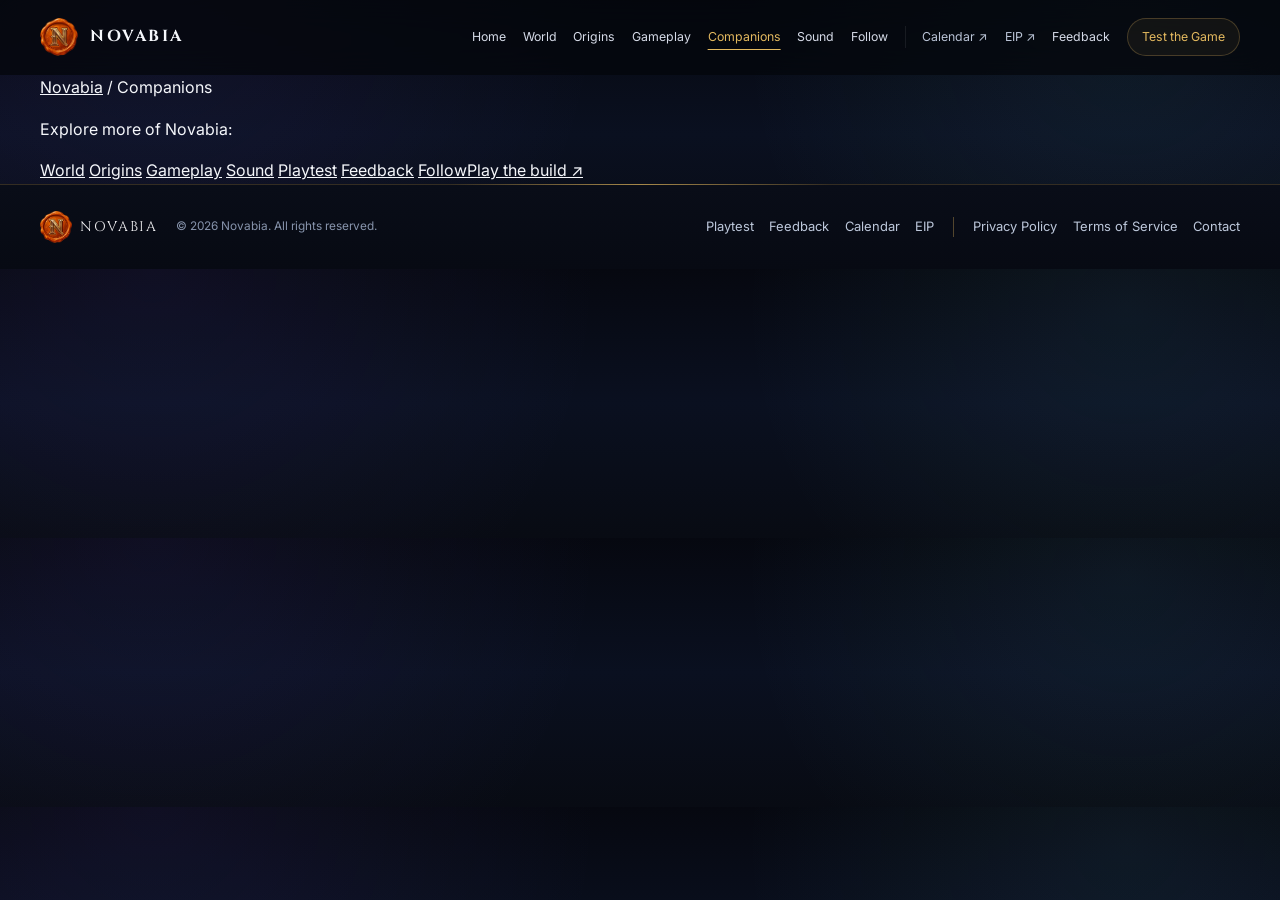
==== companions/index.html @ 3f835d31 "Publish canonical, crawlable Novabia companions page" ====
<!doctype html>
<html lang="en">
<head>
  <meta charset="utf-8" />
  <meta name="viewport" content="width=device-width, initial-scale=1" />
  <title>Companions &amp; Branching Evolution | Novabia RPG</title>
  <meta name="description" content="Meet Novabia companions like Hound, Crab and Spore, and discover how care, growth and branching evolution shape a companion's journey." />
  <link rel="canonical" href="https://novabia.dev/companions/" />
  <meta property="og:type" content="website" />
  <meta property="og:title" content="Companions &amp; Branching Evolution | Novabia RPG" />
  <meta property="og:description" content="Meet Novabia companions like Hound, Crab and Spore, and discover how care, growth and branching evolution shape a companion's journey." />
  <meta property="og:url" content="https://novabia.dev/companions/" />
  <meta property="og:image" content="https://novabia.dev/assets/hound-line.png" />
  <meta name="twitter:card" content="summary_large_image" />
  <script type="application/ld+json">{"@context":"https://schema.org","@type":"WebPage","@id":"https://novabia.dev/companions/#webpage","url":"https://novabia.dev/companions/","name":"Companions & Branching Evolution | Novabia RPG","description":"Meet Novabia companions like Hound, Crab and Spore, and discover how care, growth and branching evolution shape a companion's journey.","inLanguage":"en","isPartOf":{"@id":"https://novabia.dev/#website"},"about":{"@id":"https://novabia.dev/#game"}}</script>
  <link rel="icon" type="image/png" href="/favicon.png" />
  <link rel="preconnect" href="https://fonts.googleapis.com" />
  <link rel="preconnect" href="https://fonts.gstatic.com" crossorigin />
  <link href="https://fonts.googleapis.com/css2?family=Cinzel:wght@500;600;700;800&family=Inter:wght@400;500;600;700;800&display=swap" rel="stylesheet" />
  <script>document.documentElement.classList.add("js");</script>
  <link rel="stylesheet" href="/styles.css?v=20261024-polish" />
  <link rel="stylesheet" href="/seo-pages.css?v=20261030" />
  <script src="/script.js" defer></script>
</head>
<body data-page-route="companions" class="seo-page">
<header class="site-header" id="top">
    <div class="shell nav-wrap">
      <a href="/" class="brand" aria-label="Novabia home">
        <img src="/assets/seal-n.png" alt="Novabia seal" class="brand-mark" />
        <span class="brand-text">NOVABIA</span>
      </a>

      <button class="menu-toggle" aria-label="Open navigation" aria-expanded="false">
        <span></span><span></span><span></span>
      </button>

<nav class="nav-links" aria-label="Primary navigation">
  <a href="/">Home</a>
  <a href="/world/">World</a>
  <a href="/origins/">Origins</a>
  <a href="/gameplay/">Gameplay</a>
  <a href="/companions/" aria-current="page">Companions</a>
  <a href="/sound/">Sound</a>
  <a href="/follow/">Follow</a>
  <span class="nav-divider" aria-hidden="true"></span>
  <a href="https://calendar.novabia.dev/" class="nav-external" data-destination="calendar">Calendar <span aria-hidden="true">↗</span></a>
  <a href="https://eip.novabia.dev/" class="nav-external" data-destination="eip">EIP <span aria-hidden="true">↗</span></a>
  <a href="/feedback/">Feedback</a>
  <a href="/playtest/" class="nav-cta">Test the Game</a>
</nav>
    </div>
  </header>
<main>
  <div class="shell seo-page-breadcrumb"><a href="/">Novabia</a><span aria-hidden="true"> / </span><span>Companions</span></div>
<section class="section companions-section site-page is-active" id="companions">
      <div class="shell">
        <div class="section-heading reveal">
          <p class="eyebrow">COMPANIONS & EVOLUTION</p>
          <h1 class="seo-page-title">Three generations. Playable and non-playable companions.</h1>
          <p>
            Novabia includes companion families that can join the player's journey, as well as non-playable companions
            that help define the world. Below is the current <strong>Gen 1 showcase</strong>: Hound, Crab, and Spore.
          </p>
        </div>

        <div class="companion-summary-grid reveal">
          <article class="companion-summary-card frame-card">
            <strong>3</strong>
            <span>Generations planned</span>
            <p>Companion growth is designed across three gens, giving each family room to evolve visually and strategically.</p>
          </article>
          <article class="companion-summary-card frame-card">
            <strong>2</strong>
            <span>Companion roles</span>
            <p>Novabia features both playable companions and non-playable companions that populate the wider world.</p>
          </article>
          <article class="companion-summary-card frame-card">
            <strong>Gen 1</strong>
            <span>Current showcase</span>
            <p>The first featured companion families are Hound, Crab, and Spore.</p>
          </article>
        </div>

        <div class="companion-family-grid">
          <article class="companion-family frame-card reveal">
            <div class="companion-family-head">
              <p class="eyebrow small">GEN 1 FAMILY</p>
              <h3>Hound</h3>
              <p class="family-copy">A flagship early companion line showing multiple routes, instincts, and elemental outcomes.</p>
            </div>
            <div class="companion-family-art">
              <img src="/assets/hound-line.png" alt="Gen 1 Hound evolution map" />
            </div>
          </article>

          <article class="companion-family frame-card reveal">
            <div class="companion-family-head">
              <p class="eyebrow small">GEN 1 FAMILY</p>
              <h3>Crab</h3>
              <p class="family-copy">A second Gen 1 family built around branching crab evolutions and contrasting elemental outcomes.</p>
            </div>
            <div class="companion-family-art">
              <img src="/assets/crab-gen1.png" alt="Gen 1 Crab evolution map" />
            </div>
          </article>

          <article class="companion-family frame-card reveal">
            <div class="companion-family-head">
              <p class="eyebrow small">GEN 1 FAMILY</p>
              <h3>Spore</h3>
              <p class="family-copy">The Spore family begins with Floro, Alpine, and Umbral basic forms, reaches a shared Phantom stage, then branches into powerful fusion and venomous forms.</p>
            </div>
            <div class="companion-family-art">
              <img src="/assets/spore-gen1.png" alt="Gen 1 Spore evolution chart showing Floro, Alpine, and Umbral branches" />
            </div>
          </article>
        </div>
      </div>
      <div class="shell seo-page-notice"><p><strong>Evolution follows the journey:</strong> a Stage 3 companion can preserve the Heir's identity while a Tutor from a different provincial branch contributes learned adaptation. This is a design explanation, not a claim that all planned evolutions are implemented in the present build.</p><a href="https://eip.novabia.dev/#product">Explore evolution details in the EIP product brief ↗</a></div>
</section>
  <div class="shell seo-page-next"><p>Explore more of Novabia:</p><nav aria-label="Explore Novabia"><a href="/world/">World</a> <a href="/origins/">Origins</a> <a href="/gameplay/">Gameplay</a> <a href="/sound/">Sound</a> <a href="/playtest/">Playtest</a> <a href="/feedback/">Feedback</a> <a href="/follow/">Follow</a><a href="https://play.novabia.dev/">Play the build ↗</a></nav></div>
</main>
<footer class="site-footer">
    <div class="shell footer-wrap footer-bar">
      <div class="footer-identity">
        <a href="/" class="footer-brand" aria-label="Novabia home">
          <img src="/assets/seal-n.png" alt="" class="footer-seal" />
          <span>NOVABIA</span>
        </a>
        <p class="footer-copyright">© <span id="year">2026</span> Novabia. All rights reserved.</p>
      </div>
      <nav class="footer-navigation" aria-label="Footer navigation">
        <div class="footer-link-group" aria-label="Explore Novabia">
          <span class="footer-group-label" aria-hidden="true">EXPLORE</span>
          <a href="https://play.novabia.dev/" data-destination="play">Playtest</a>
          <a href="/feedback/">Feedback</a>
          <a href="https://calendar.novabia.dev/" data-destination="calendar">Calendar</a>
          <a href="https://eip.novabia.dev/" data-destination="eip">EIP</a>
        </div>
        <span class="footer-group-divider" aria-hidden="true"></span>
        <div class="footer-link-group" aria-label="Legal and contact">
          <span class="footer-group-label" aria-hidden="true">INFORMATION</span>
          <a href="/privacy/">Privacy Policy</a>
          <a href="/terms/">Terms of Service</a>
          <a href="mailto:support@novabia.dev">Contact</a>
        </div>
      </nav>
    </div>
  </footer>
</body>
</html>
---- styles.css ----
:root {
  --bg: #070911;
  --bg-2: #0d1220;
  --panel: rgba(17, 23, 39, 0.82);
  --panel-soft: rgba(255,255,255,0.03);
  --line: rgba(255,255,255,0.08);
  --line-strong: rgba(227, 185, 95, 0.25);
  --text: #f5f7fb;
  --muted: #adb6c8;
  --gold: #e3b95f;
  --violet: #7f67ff;
  --cyan: #68d6ed;
  --shadow: 0 30px 80px rgba(0, 0, 0, 0.34);
  --radius: 24px;
  --radius-lg: 34px;
  --max: 1200px;
}

* { box-sizing: border-box; }
html { scroll-behavior: smooth; }
body {
  margin: 0;
  color: var(--text);
  background:
    radial-gradient(circle at 12% 0%, rgba(127, 103, 255, 0.08), transparent 28rem),
    radial-gradient(circle at 88% 14%, rgba(104, 214, 237, 0.07), transparent 24rem),
    linear-gradient(180deg, #060810, #0a1020 50%, #080b13);
  font-family: "Inter", system-ui, sans-serif;
  line-height: 1.6;
}

a { color: inherit; }
img { max-width: 100%; display: block; }

.shell { width: min(var(--max), calc(100% - 36px)); margin: 0 auto; }

.site-header {
  position: sticky; top: 0; z-index: 50;
  background: rgba(5, 7, 13, 0.76);
  backdrop-filter: blur(16px);
  border-bottom: 1px solid transparent;
  transition: background 180ms ease, border-color 180ms ease;
}
.site-header.scrolled { background: rgba(5, 7, 13, 0.92); border-color: var(--line); }
.nav-wrap {
  min-height: 74px; display: flex; align-items: center; justify-content: space-between; gap: 20px;
}
.brand { display: inline-flex; align-items: center; gap: 12px; text-decoration: none; }
.brand-mark { width: 38px; height: 38px; border-radius: 50%; }
.brand-text {
  font-family: "Cinzel", serif; font-size: 1rem; font-weight: 700; letter-spacing: 0.16em;
}
.nav-links { display: flex; align-items: center; gap: 22px; }
.nav-links a { text-decoration: none; color: #d6dbe8; font-size: 0.92rem; }
.nav-links a:hover { color: #fff; }
.nav-links .nav-cta {
  color: var(--gold); padding: 8px 14px; border: 1px solid var(--line-strong); border-radius: 999px;
}
.menu-toggle {
  display: none; width: 44px; height: 44px; border-radius: 12px; border: 1px solid var(--line);
  background: transparent;
}
.menu-toggle span { display: block; width: 20px; height: 2px; margin: 4px auto; background: #fff; }

.hero {
  position: relative; min-height: calc(100vh - 74px); overflow: hidden; border-bottom: 1px solid var(--line);
}
.hero-map {
  position: absolute; inset: 0; background: url("assets/map-world.png") center/cover no-repeat; opacity: 0.22;
  transform: scale(1.06);
}
.hero-overlay {
  position: absolute; inset: 0;
  background:
    linear-gradient(90deg, rgba(7,9,17,0.88) 0%, rgba(7,9,17,0.78) 44%, rgba(7,9,17,0.62) 100%),
    linear-gradient(180deg, rgba(7,9,17,0.16), rgba(7,9,17,0.75));
}
.hero-grid {
  position: relative; z-index: 2;
  display: grid; grid-template-columns: minmax(0, 0.95fr) minmax(0, 1.05fr);
  align-items: center; gap: clamp(30px, 5vw, 70px);
  padding: 80px 0 90px;
}
.eyebrow {
  margin: 0 0 16px; color: var(--gold); letter-spacing: 0.18em; font-weight: 800; font-size: 0.75rem;
}
.eyebrow.small { font-size: 0.68rem; margin-bottom: 8px; }
.hero-logo { width: min(560px, 100%); filter: drop-shadow(0 15px 40px rgba(0,0,0,0.36)); }
.hero-lead { max-width: 700px; margin: 24px 0 0; color: #d0d8e7; font-size: 1.06rem; }
.hero-actions {
  display: flex;
  flex-wrap: wrap;
  gap: 12px;
  margin-top: 30px;
}

.social-actions {
  display: flex;
  justify-content: center;
  align-items: center;
  flex-wrap: wrap;
  gap: 18px;
  margin-top: 28px;
}
.social-icon {
  width: 54px;
  height: 54px;
  border-radius: 50%;
  display: grid;
  place-items: center;

  background: rgba(255,255,255,0.035);
  border: 1px solid rgba(255,255,255,0.12);

  transition:
    transform 180ms ease,
    box-shadow 180ms ease,
    border-color 180ms ease,
    background 180ms ease;
}

.social-icon svg {
  width: 25px;
  height: 25px;
  fill: none;
  stroke: currentColor;
  stroke-width: 1.8;
}

.social-icon.facebook svg {
  fill: currentColor;
  stroke: none;
}

.social-icon.instagram {
  color: #e8a4e8;
}

.social-icon.facebook {
  color: #79aaff;
}

.social-icon.email {
  color: #e3b95f;
}

.social-icon:hover {
  transform: translateY(-4px) scale(1.08);
  border-color: rgba(227,185,95,0.5);

  box-shadow:
    0 8px 25px rgba(0,0,0,0.35),
    0 0 22px rgba(127,103,255,0.22);

  background: rgba(255,255,255,0.07);
}
.btn {
  min-height: 48px; padding: 0 18px; display: inline-flex; align-items: center; justify-content: center;
  text-decoration: none; font-weight: 800; font-size: 0.92rem; border-radius: 12px;
  transition: transform 160ms ease, background 160ms ease, border-color 160ms ease;
}
.btn:hover { transform: translateY(-2px); }
.btn-primary { background: var(--gold); color: #181209; border: 1px solid var(--gold); }
.btn-secondary { background: rgba(255,255,255,0.04); color: #fff; border: 1px solid var(--line); }
.hero-badges { display: flex; flex-wrap: wrap; gap: 10px; margin-top: 30px; }
.hero-badges span {
  padding: 8px 12px; border-radius: 999px; border: 1px solid var(--line); color: #b9c3d6; font-size: 0.8rem;
  background: rgba(255,255,255,0.025);
}
.showcase-card {
  border: 1px solid rgba(255,255,255,0.08); border-radius: var(--radius-lg); overflow: hidden;
  background: linear-gradient(180deg, rgba(255,255,255,0.045), rgba(255,255,255,0.02)); box-shadow: var(--shadow);
}
.frame-head { padding: 22px 24px 0; }
.frame-head h2 {
  margin: 0 0 16px; font-family: "Cinzel", serif; font-size: clamp(1.6rem, 3vw, 2.4rem); letter-spacing: -0.03em;
}
.hound-preview img { width: 100%; max-height: 620px; object-fit: cover; object-position: top center; }

.section { padding: 100px 0; border-bottom: 1px solid var(--line); }
.section-heading { max-width: 760px; margin-bottom: 42px; }
.section h2 {
  margin: 0; font-family: "Cinzel", serif; line-height: 1.1; letter-spacing: -0.035em;
  font-size: clamp(2.1rem, 4.5vw, 4rem);
}
.section p:not(.eyebrow), .section-copy p { color: var(--muted); }
.two-col { display: grid; grid-template-columns: minmax(0, 0.82fr) minmax(0, 1.18fr); gap: 36px; align-items: center; }
.map-card, .frame-card {
  border: 1px solid rgba(255,255,255,0.08); border-radius: var(--radius-lg); background: linear-gradient(180deg, rgba(255,255,255,0.04), rgba(255,255,255,0.02)); box-shadow: var(--shadow);
}
.map-card { overflow: hidden; }
.map-card img { width: 100%; }
.stat-row { display: flex; flex-wrap: wrap; gap: 14px; margin-top: 28px; }
.stat-card {
  min-width: 130px; padding: 18px 18px; border-radius: 18px; border: 1px solid var(--line);
  background: rgba(255,255,255,0.03);
}
.stat-card strong { display: block; font-family: "Cinzel", serif; font-size: 2rem; color: var(--gold); }
.stat-card span { color: #ccd4e3; font-size: 0.88rem; }

.origins-section { background: linear-gradient(180deg, rgba(255,255,255,0.01), rgba(255,255,255,0)); }
.origin-grid {
  display: grid; grid-template-columns: repeat(3, minmax(0, 1fr)); gap: 20px;
}
.origin-card {
  display: flex; flex-direction: column; gap: 16px; padding: 24px; border-radius: var(--radius);
  border: 1px solid rgba(255,255,255,0.08); background: linear-gradient(180deg, rgba(255,255,255,0.042), rgba(255,255,255,0.02));
  box-shadow: inset 0 1px 0 rgba(255,255,255,0.04);
}
.origin-icon-wrap {
  width: 76px; height: 76px; display: grid; place-items: center; border-radius: 22px;
  background: rgba(255,255,255,0.03); border: 1px solid rgba(255,255,255,0.08);
}
.origin-icon { width: 56px; height: 56px; object-fit: contain; }
.origin-label { margin: 0 0 8px; color: var(--gold) !important; font-size: 0.75rem; font-weight: 800; letter-spacing: 0.16em; }
.origin-heading h3, .audio-card h3, .note-card h3, .mini-card h4 {
  margin: 0; font-family: "Cinzel", serif;
}
.origin-characters {
  min-height: 340px; display: flex; align-items: end; justify-content: center; gap: 8px;
  padding: 10px 10px 0; border-radius: 22px; background:
    radial-gradient(circle at 50% 18%, rgba(127,103,255,0.08), transparent 16rem),
    rgba(6,8,14,0.6); overflow: hidden;
}
.origin-characters img { height: 320px; width: auto; object-fit: contain; }

.origin-bottom-grid {
  display: grid;
  grid-template-columns: repeat(3, minmax(0, 1fr));
  gap: 18px;
  margin-top: 18px;
}
.origin-bottom-card {
  padding: 24px;
}
.origin-bottom-card h4 {
  margin: 0 0 8px;
  font-family: "Cinzel", serif;
  font-size: 1.55rem;
}
.origin-bottom-card p {
  margin: 0;
  color: var(--muted);
}
.origin-bottom-icon {
  width: 84px;
  height: 84px;
  object-fit: contain;
  margin-bottom: 16px;
}
.pair-tight img:last-child { transform: translateX(-8px); }
.pair-wide img:first-child { transform: translateX(10px); }
.pair-wide img:last-child { transform: translateX(-10px); }

.province-coin-block {
  margin-top: auto;
  padding-top: 4px;
}
.coin-label {
  display: inline-block;
  margin-bottom: 10px;
  color: var(--gold);
  font-size: 0.74rem;
  font-weight: 800;
  letter-spacing: 0.16em;
  text-transform: uppercase;
}
.province-coin-chip {
  display: flex;
  align-items: center;
  gap: 14px;
  padding: 14px 16px;
  border-radius: 18px;
  border: 1px solid rgba(255,255,255,0.08);
  background: rgba(255,255,255,0.03);
}
.province-coin-chip strong {
  display: block;
  font-family: "Cinzel", serif;
  margin-bottom: 4px;
}
.province-coin-chip span {
  color: var(--muted);
  font-size: 0.9rem;
}
.coin-wrap {
  width: 68px;
  height: 68px;
  border-radius: 50%;
  flex: 0 0 auto;
}

.companion-summary-grid {
  display: grid;
  grid-template-columns: repeat(3, minmax(0, 1fr));
  gap: 18px;
  margin-bottom: 22px;
}
.companion-summary-card {
  padding: 22px;
}
.companion-summary-card strong {
  display: block;
  margin-bottom: 6px;
  font-family: "Cinzel", serif;
  font-size: clamp(1.55rem, 2vw, 2.2rem);
  color: var(--gold);
}
.companion-summary-card > span {
  display: block;
  margin-bottom: 12px;
  color: #dce3f2;
  font-weight: 700;
}
.companion-summary-card p {
  margin: 0;
  color: var(--muted);
  font-size: 0.95rem;
}
.companion-family-grid {
  display: grid;
  grid-template-columns: 1fr;
  gap: 22px;
}
.companion-family {
  overflow: hidden;
}
.companion-family-head {
  padding: 24px 24px 0;
}
.companion-family-head h3 {
  margin: 0 0 10px;
  font-family: "Cinzel", serif;
  font-size: clamp(1.8rem, 3vw, 2.6rem);
}
.companion-family .family-copy {
  margin: 0;
  color: var(--muted);
}
.companion-family-art {
  padding: 18px 18px 22px;
}
.companion-family-art img {
  width: 100%;
  border-radius: 24px;
  background: rgba(255,255,255,0.03);
  border: 1px solid rgba(255,255,255,0.08);
}

.companion-layout {
  display: grid; grid-template-columns: minmax(0, 1.25fr) minmax(0, 0.75fr); gap: 24px; align-items: start;
}
.companion-chart { overflow: hidden; }
.companion-chart img { width: 100%; }
.companion-notes { display: grid; gap: 18px; }
.note-card, .mini-card, .audio-card, .follow-card { padding: 24px; }
.note-card { text-align: left; }
.note-card p, .mini-card p, .audio-card p { color: var(--muted); }
.large-icon { width: 130px; margin-bottom: 16px; }
.note-grid { display: grid; grid-template-columns: 1fr 1fr; gap: 18px; }
.mini-icon { width: 84px; margin-bottom: 14px; }

.audio-grid {
  display: grid; grid-template-columns: 1fr 1fr; gap: 18px;
}
.audio-card audio { width: 100%; margin-top: 14px; }

.follow-card {
  text-align: center; border-radius: 34px; border: 1px solid rgba(227,185,95,0.22);
  background:
    radial-gradient(circle at 50% 0%, rgba(127,103,255,0.15), transparent 28rem),
    linear-gradient(180deg, rgba(255,255,255,0.04), rgba(255,255,255,0.02));
}
.follow-logo { width: min(320px, 76%); margin: 0 auto 10px; }
.follow-card p:not(.eyebrow):not(.contact-note) { color: var(--muted); max-width: 760px; margin: 16px auto 0; }
.contact-note { color: #7d8698; font-size: 0.84rem; margin-top: 16px; }

.site-footer { padding: 26px 0; }
.footer-wrap { display: flex; align-items: center; justify-content: space-between; gap: 16px; }
.footer-brand { display: inline-flex; align-items: center; gap: 10px; font-family: "Cinzel", serif; letter-spacing: 0.12em; }
.footer-seal { width: 28px; height: 28px; }
.footer-wrap p { margin: 0; color: #81889a; font-size: 0.84rem; }

.reveal, .reveal-on-load {
  opacity: 0; transform: translateY(22px); transition: opacity 650ms ease, transform 650ms ease;
}
.reveal.visible, .reveal-on-load.visible { opacity: 1; transform: translateY(0); }
.reveal-on-load.delay-1 { transition-delay: 120ms; }



/* Version 2.1 — current development build gallery */
.build-preview { overflow: hidden; }
.build-preview .frame-head { padding-bottom: 16px; }
.hero-screen { border-top: 1px solid var(--line); }
.build-note {
  margin: 0; padding: 13px 18px 16px; color: #8f99ad !important; font-size: 0.78rem;
  border-top: 1px solid var(--line); background: rgba(0,0,0,0.16);
}
.gallery-image-button {
  display: block; width: 100%; margin: 0; padding: 0; border: 0; background: #060912;
  cursor: zoom-in; overflow: hidden;
}
.gallery-image-button img {
  width: 100%; height: 100%; display: block; object-fit: cover;
  transition: transform 280ms ease, filter 280ms ease;
}
.gallery-image-button:hover img { transform: scale(1.018); filter: brightness(1.04); }
.build-preview .gallery-image-button { aspect-ratio: 16 / 10; }

.gameplay-section {
  background:
    radial-gradient(circle at 8% 20%, rgba(227,185,95,0.06), transparent 24rem),
    radial-gradient(circle at 92% 80%, rgba(104,214,237,0.05), transparent 26rem);
}
.gameplay-gallery {
  display: grid; grid-template-columns: repeat(2, minmax(0, 1fr)); gap: 18px;
}
.game-shot {
  overflow: hidden; border: 1px solid var(--line); border-radius: var(--radius);
  background: linear-gradient(180deg, rgba(255,255,255,0.04), rgba(255,255,255,0.02));
  box-shadow: 0 20px 55px rgba(0,0,0,0.20);
}
.game-shot.wide { grid-column: span 2; }
.game-shot .gallery-image-button { aspect-ratio: 16 / 9; }
.game-shot.wide .gallery-image-button { aspect-ratio: 16 / 8.2; }
.shot-copy { padding: 18px 20px 20px; }
.shot-copy span {
  color: var(--gold); font-family: "Cinzel", serif; font-weight: 700; font-size: 1.05rem;
}
.shot-copy p { margin: 8px 0 0; color: var(--muted); font-size: 0.92rem; }
.development-disclaimer {
  margin: 20px 0 0; color: #7f899d !important; text-align: center; font-size: 0.82rem;
}

.lightbox {
  position: fixed; inset: 0; z-index: 1000; display: none; align-items: center; justify-content: center;
  padding: 24px; background: rgba(2,4,9,0.92); backdrop-filter: blur(12px);
}
.lightbox.open { display: flex; }
.lightbox img {
  max-width: min(1500px, 94vw); max-height: 88vh; width: auto; height: auto; border-radius: 16px;
  box-shadow: 0 30px 100px rgba(0,0,0,0.6); border: 1px solid rgba(255,255,255,0.12);
}
.lightbox-close {
  position: absolute; top: 18px; right: 22px; width: 46px; height: 46px; border-radius: 50%;
  border: 1px solid rgba(255,255,255,0.14); background: rgba(255,255,255,0.08); color: #fff;
  font-size: 1.7rem; line-height: 1; cursor: pointer;
}

@media (max-width: 1100px) {
  .origin-grid { grid-template-columns: 1fr; }
  .companion-summary-grid { grid-template-columns: 1fr; }
  .origin-bottom-grid { grid-template-columns: 1fr; }
}

@media (max-width: 920px) {
  .menu-toggle { display: block; }
  .nav-links {
    display: none; position: fixed; top: 74px; left: 0; right: 0; bottom: 0;
    background: rgba(5, 7, 13, 0.97); padding: 28px 20px; flex-direction: column; align-items: stretch;
  }
  .nav-links.open { display: flex; }
  .nav-links a { padding: 14px 0; border-bottom: 1px solid var(--line); font-size: 1.05rem; }
  .nav-links .nav-cta { border: 0; border-bottom: 1px solid var(--line); border-radius: 0; padding: 14px 0; }
  .hero-grid, .two-col, .companion-layout, .audio-grid, .playtest-layout, .feedback-hero { grid-template-columns: 1fr; }
  .gameplay-gallery { grid-template-columns: 1fr; }
  .game-shot.wide { grid-column: span 1; }
  .hero { min-height: auto; }
}

@media (max-width: 700px) {
  .shell { width: min(100% - 26px, var(--max)); }
  .hero-grid { padding: 58px 0 68px; }
  .section { padding: 78px 0; }
  .note-grid { grid-template-columns: 1fr 1fr; }
  .companion-family-head { padding: 22px 20px 0; }
  .companion-family-art { padding: 14px 14px 18px; }
  .origin-characters { min-height: 300px; }
  .origin-characters img { height: 280px; }
}

@media (max-width: 560px) {
  .brand-text { font-size: 0.92rem; letter-spacing: 0.12em; }
  .hero-logo { width: 100%; }
  .frame-head { padding: 18px 18px 0; }
  .note-grid, .stat-row { grid-template-columns: 1fr; }
  .origin-card, .note-card, .mini-card, .audio-card, .follow-card, .companion-summary-card, .origin-bottom-card { padding: 18px; }
  .province-coin-chip { padding: 12px 14px; }
  .coin-wrap { width: 58px; height: 58px; }
  .origin-characters { min-height: 250px; }
  .origin-characters img { height: 235px; }
  .footer-wrap { flex-direction: column; align-items: flex-start; }
}


/* Hash-routed tabs: one visible page at a time, no external router required. */
html.js { scroll-behavior: auto; }
html.js main > .site-page:not(.is-active) { display: none !important; }
html.js main > .site-page.is-active { display: block; }
html.js main > .site-page[hidden] { display: none !important; }
html.js main > .section.site-page { min-height: calc(100vh - 160px); }
.nav-links a[aria-current="page"] { color: var(--gold); }
.nav-links a[aria-current="page"]:not(.nav-cta) { text-decoration: underline; text-underline-offset: 8px; }
.nav-links.open { overflow-y: auto; }


/* Finished Playtest & Feedback destination pages — public release */
:root { color-scheme: dark; }
.nav-divider { height: 22px; width: 1px; background: var(--line); flex: 0 0 auto; }
.nav-links { gap: clamp(10px, 1.3vw, 20px); }
.nav-links a { white-space: nowrap; font-size: clamp(.77rem, .86vw, .88rem); }
.nav-links .nav-external { color: #b9c3d5; }
.nav-links .nav-cta { background: rgba(227,185,95,.06); }

.playtest-section { background: radial-gradient(ellipse 40rem 35rem at 6% 10%, rgba(127,103,255,.09), transparent 75%); }
.playtest-section .section-heading h2 { max-width: 880px; }
.playtest-section .section-heading > p:last-child { max-width: 760px; line-height: 1.8; }
.playtest-layout { display: grid; grid-template-columns: 1.08fr .92fr; gap: 28px; align-items: stretch; }
.playtest-preview { overflow: hidden; display: flex; flex-direction: column; }
.playtest-preview img { width: 100%; flex: 1; object-fit: cover; min-height: 300px; max-height: 540px; }
.playtest-preview p { margin: 0; padding: 15px 22px; font-size: .82rem; border-top: 1px solid var(--line); }
.playtest-details { padding: clamp(26px, 4vw, 44px); border-radius: var(--radius-lg); background: linear-gradient(160deg, #161a2b, #101625); border: 1px solid var(--line-strong); }
.playtest-details h3 { font-family: 'Cinzel',serif; font-size: clamp(1.7rem, 2.3vw, 2.5rem); line-height: 1.15; margin: 0 0 16px; }
.playtest-details > p:not(.eyebrow) { line-height: 1.75; }
.playtest-actions { margin: 26px 0; }
.tester-steps { border-top: 1px solid var(--line); padding-top: 13px; }
.tester-steps > div { display: flex; align-items: flex-start; gap: 16px; padding: 13px 0; }
.tester-steps > div + div { border-top: 1px solid rgba(255,255,255,.045); }
.tester-steps p { margin: 0; font-size: .9rem; }
.step-number { font-family: 'Cinzel',serif; color: var(--gold); letter-spacing: .04em; }
.site-link-grid { display: grid; grid-template-columns: repeat(2, minmax(0,1fr)); gap: 18px; margin-top: 26px; }
.destination-card { padding: 24px; display: grid; gap: 10px; text-decoration: none; transition: border-color .18s, transform .18s; }
.destination-card:hover { border-color: var(--gold); transform: translateY(-2px); }
.destination-card strong { font-size: 1.2rem; color: #fff; }
.destination-card > span:last-child { color: var(--muted); font-size: .9rem; }

.feedback-section { position: relative; isolation: isolate; overflow: hidden; padding: clamp(60px, 8vw, 110px) 0 80px; background: linear-gradient(135deg, #080b16 0%, #0d1425 55%, #070912 100%); }
.feedback-shell { position: relative; z-index: 1; }
.feedback-glow { pointer-events: none; position: absolute; width: 50rem; height: 50rem; border-radius: 50%; filter: blur(3rem); opacity: .18; z-index: 0; }
.feedback-glow-one { background: radial-gradient(circle, #6249b0 0%, transparent 65%); left: -30rem; top: -25rem; }
.feedback-glow-two { background: radial-gradient(circle, #ad7437 0%, transparent 64%); right: -32rem; top: 0; }
.feedback-hero { display: grid; grid-template-columns: minmax(0,1.07fr) minmax(320px,.83fr); gap: clamp(28px,6vw,100px); align-items: center; padding-bottom: clamp(70px,8vw,110px); }
.feedback-copy .eyebrow { font-size: .74rem; letter-spacing: .22em; }
.feedback-copy h2 { margin: 16px 0 25px; max-width: 780px; font-family: 'Cinzel',serif; font-size: clamp(3rem, 6vw, 6.15rem); font-weight: 700; letter-spacing: -.045em; line-height: 1.05; }
.feedback-copy h2 span { color: var(--gold); }
.feedback-section p.feedback-intro { color: #c6d0e2; font-size: clamp(1.02rem,1.6vw,1.16rem); line-height: 1.9; max-width: 600px; }
.feedback-actions { margin: 35px 0 22px; display: flex; align-items: center; flex-wrap: wrap; gap: 20px 26px; }
.feedback-primary-cta { min-height: 58px; padding: 0 27px; border-radius: 13px; font-size: .96rem; box-shadow: 0 8px 40px rgba(227,185,95,.15); }
.feedback-primary-cta span { margin-left: 18px; font-size: 1.1rem; }
.feedback-back-link { color: #e9e9f2; font-size: .94rem; font-weight: 700; text-decoration: none; border-bottom: 1px solid rgba(255,255,255,.28); padding: 6px 0; }
.feedback-back-link span { padding-left: 6px; }
.feedback-back-link:hover { color: var(--gold); border-bottom-color: var(--gold); }
.feedback-section p.feedback-fineprint { color: #8793aa; font-size: .78rem; line-height: 1.65; margin-top: 24px; max-width: 500px; display: flex; align-items: flex-start; gap: 10px; }
.feedback-fineprint svg { flex: 0 0 auto; margin-top: 2px; color: #a9b3c7; }
.feedback-feature { border: 1px solid rgba(227,185,95,.3); border-radius: 30px; padding: clamp(24px,3.2vw,38px); background: radial-gradient(ellipse at 50% 35%, rgba(229,154,55,.095), transparent 58%), linear-gradient(160deg, rgba(29,31,48,.96), rgba(13,17,30,.96)); box-shadow: 0 34px 65px rgba(0,0,0,.28), inset 0 1px 0 rgba(255,255,255,.04); }
.feedback-feature-heading { display: flex; align-items: center; justify-content: space-between; gap: 12px; }
.feedback-small-label { display: inline-block; color: var(--gold); font-weight: 800; font-size: .67rem; letter-spacing: .19em; }
.feedback-feature-star { color: var(--gold); font-size: 1.7rem; }
.feedback-feature-art { position: relative; height: clamp(190px,23vw,255px); display: grid; place-items: center; }
.feedback-feature-art img { width: 124px; height: 124px; object-fit: contain; z-index: 2; filter: drop-shadow(0 12px 34px rgba(209,106,25,.18)); }
.feedback-orbit { position: absolute; left: 50%; top: 50%; border: 1px solid rgba(229,185,95,.2); border-radius: 50%; transform: translate(-50%,-50%); }
.orbit-outer { width: 252px; height: 252px; }
.orbit-inner { width: 190px; height: 190px; border-style: dashed; opacity: .8; }
.feedback-feature blockquote { margin: 0 0 18px; font-family: 'Cinzel',serif; font-size: clamp(1.14rem,1.65vw,1.5rem); line-height: 1.58; font-weight: 600; color: #f5f1e8; }
.feedback-section .feedback-feature p { font-size: .87rem; line-height: 1.8; margin: 0 0 24px; color: #aab6ca; }
.feedback-feature-signoff { border-top: 1px solid var(--line); padding-top: 20px; display: flex; justify-content: space-between; font-size: .65rem; letter-spacing: .14em; font-weight: 800; color: #cdd3e0; }
.feedback-feature-signoff span { color: var(--gold); font-size: 1rem; }
.feedback-divider { position: relative; margin: 0 0 30px; display: flex; justify-content: center; align-items: center; }
.feedback-divider:before { content: ''; position: absolute; inset: 50% 0 auto; height: 1px; background: linear-gradient(90deg, transparent, rgba(227,185,95,.2), transparent); }
.feedback-divider span { position: relative; background: #0b101e; color: var(--gold); padding: 0 25px; font-size: .68rem; font-weight: 800; letter-spacing: .2em; }
.feedback-topic-grid { display: grid; grid-template-columns: repeat(3,minmax(0,1fr)); gap: 17px; }
.feedback-topic { padding: 26px 22px; display: flex; flex-direction: column; gap: 18px; border: 1px solid rgba(255,255,255,.09); border-radius: 22px; background: linear-gradient(160deg,rgba(255,255,255,.04),rgba(255,255,255,.014)); }
.feedback-topic-icon { width: 48px; height: 48px; display: grid; place-items: center; color: var(--gold); background: rgba(227,185,95,.09); border-radius: 13px; border: 1px solid rgba(227,185,95,.16); }
.feedback-topic-icon svg { width: 24px; height: 24px; }
.feedback-topic h3 { font-family: 'Cinzel',serif; font-size: 1rem; line-height: 1.45; letter-spacing: -.015em; margin: 0 0 9px; }
.feedback-section .feedback-topic p { color: #a8b3c7; line-height: 1.75; font-size: .86rem; margin: 0; }
.feedback-bottom { margin-top: 34px; padding: 28px 2px 0; border-top: 1px solid var(--line); display: flex; justify-content: space-between; gap: 28px; align-items: center; }
.feedback-bottom > div { max-width: 650px; }
.feedback-bottom p { color: #a8b3c7; font-size: .88rem; margin: 8px 0 0; }
.feedback-bottom-cta { flex: 0 0 auto; font-weight: 800; color: #edcf84; text-decoration: none; font-size: .9rem; }
.feedback-bottom-cta span { margin-left: 8px; }
.feedback-bottom-cta:hover { color: #fff; }

@media (max-width: 1260px) {
  .menu-toggle { display: block; flex: 0 0 auto; cursor: pointer; }
  .nav-links { display: none; position: fixed; top: 74px; left: 0; right: 0; height: calc(100dvh - 74px); background: rgba(5,7,13,.98); padding: 26px clamp(20px,6vw,80px); flex-direction: column; align-items: stretch; overflow-y: auto; gap: 0; z-index: 80; }
  .nav-links.open { display: flex; }
  .nav-links a { padding: 13px 0; border-bottom: 1px solid var(--line); font-size: 1rem; }
  .nav-links .nav-divider { height: 1px; width: 100%; margin: 10px 0; }
  .nav-links .nav-cta { border: 0; border-bottom: 1px solid var(--line); border-radius: 0; padding: 13px 0; background: none; }
  .feedback-hero { grid-template-columns: 1fr .8fr; gap: 36px; }
}
@media (max-width: 900px) {
  .feedback-hero, .playtest-layout { grid-template-columns: 1fr; }
  .feedback-feature { max-width: 650px; width: 100%; }
  .feedback-copy h2 { font-size: clamp(3rem,9vw,5rem); }
  .feedback-topic-grid { grid-template-columns: 1fr 1fr; }
}
@media (max-width: 650px) {
  .feedback-section { padding: 56px 0 54px; }
  .feedback-hero { gap: 28px; padding-bottom: 58px; }
  .feedback-copy h2 { font-size: clamp(2.55rem,11.5vw,4rem); margin: 14px 0 22px; }
  .feedback-section p.feedback-intro { font-size: .97rem; line-height: 1.78; }
  .feedback-actions { align-items: stretch; flex-direction: column; margin-top: 28px; gap: 14px; }
  .feedback-primary-cta { width: 100%; justify-content: center; }
  .feedback-back-link { align-self: flex-start; }
  .feedback-feature { padding: 24px; }
  .feedback-feature-art { height: 210px; }
  .feedback-topic-grid, .site-link-grid { grid-template-columns: 1fr; }
  .feedback-topic { flex-direction: row; padding: 20px; }
  .feedback-topic-icon { flex: 0 0 48px; }
  .feedback-bottom { flex-direction: column; align-items: flex-start; gap: 14px; }
  .playtest-preview img { min-height: 200px; }
  .playtest-details { padding: 25px; }
}
@media (prefers-reduced-motion: reduce) {
  .feedback-section .reveal { transform: none; transition: none; }
}


/* Keep important feedback content visible without requiring scroll animations. */
.feedback-section .reveal, .playtest-section .reveal { opacity: 1; transform: none; transition: none; }

/* Legal and support links — visible only in the footer, not in main navigation. */


/* Homepage conversion path: play first, help and feedback nearby. */
.hero { min-height: 0; }
.hero-grid { padding-top: clamp(64px, 6vw, 92px); padding-bottom: clamp(64px, 6vw, 94px); }
.hero-help-links {
  display: flex; flex-wrap: wrap; align-items: center;
  gap: 10px 16px; margin-top: 17px;
  font-size: .82rem; line-height: 1.6;
}
.hero-help-label {
  color: #8491aa; font-size: .68rem;
  font-weight: 800; letter-spacing: .11em;
}
.hero-help-links a {
  color: #e3b95f; text-decoration: none;
  text-underline-offset: 5px; font-weight: 650;
  transition: color .18s ease;
}
.hero-help-links a:hover,
.hero-help-links a:focus-visible { color: #fff; text-decoration: underline; }
.hero-help-links a span { display: inline-block; margin-left: 3px; }
.hero-help-divider { width: 1px; height: 14px; background: rgba(227,185,95,.3); }
.hero-badges { margin-top: 24px; }
.build-preview .build-note {
  padding: 15px 22px 18px; margin: 0;
  border-top: 1px solid rgba(227,185,95,.12);
  color: #a8b5ca !important; line-height: 1.6;
  background: rgba(7,10,19,.45);
}
@media (max-width: 560px) {
  .hero-help-links { gap: 9px 12px; }
  .hero-help-label { flex-basis: 100%; }
}

/* Main-site footer — carefully styled, compact on desktop, deliberate on mobile. */
.site-footer {
  position: relative;
  padding: 26px 0;
  border-top: 1px solid rgba(227,185,95,.20);
  background: linear-gradient(180deg,#090d18 0%,#070a13 100%);
}
.site-footer::before {
  content: ""; position: absolute; left: 50%; top: -1px; width: min(380px,60vw);
  height: 1px; transform: translateX(-50%);
  background: linear-gradient(90deg, transparent, rgba(227,185,95,.65), transparent);
}
.site-footer .footer-bar {
  width: min(var(--max), calc(100% - 36px));
  display: flex; align-items: center; justify-content: space-between; gap: 28px;
}
.site-footer .footer-identity {
  display: flex; align-items: center; gap: 18px; min-width: 0; flex: 0 0 auto;
}
.site-footer .footer-brand {
  display: inline-flex; align-items: center; gap: 8px;
  color: #f2f2f4; text-decoration: none; white-space: nowrap;
  font-family: "Cinzel", serif; font-size: .87rem; letter-spacing: .12em;
}
.site-footer .footer-brand:hover { color: var(--gold); }
.site-footer .footer-seal {
  width: 32px; height: 32px; object-fit: contain; flex-shrink: 0;
}
.site-footer .footer-copyright {
  margin: 0; color: #8794ac; font-size: .74rem; white-space: nowrap;
}
.site-footer .footer-navigation {
  display: flex; align-items: center; justify-content: flex-end;
  gap: clamp(14px,1.5vw,22px); min-width: 0;
}
.site-footer .footer-link-group {
  display: flex; flex-wrap: nowrap; align-items: center;
  gap: clamp(12px,1.2vw,21px);
}
.site-footer .footer-navigation a {
  color: #bdc8db; font-size: .81rem; text-decoration: none;
  line-height: 1.45; white-space: nowrap;
  transition: color .2s ease;
}
.site-footer .footer-navigation a:hover,
.site-footer .footer-navigation a:focus-visible {
  color: var(--gold); text-decoration: underline; text-underline-offset: 5px;
}
.site-footer .footer-group-divider {
  width: 1px; height: 20px; flex: 0 0 auto;
  background: rgba(227,185,95,.34);
}
.site-footer .footer-group-label { display: none; }

/* Tablet: identity first, tidy links second. */
@media (max-width: 1100px) {
  .site-footer { padding: 30px 0; }
  .site-footer .footer-bar { flex-direction: column; align-items: center; gap: 18px; }
  .site-footer .footer-identity { justify-content: center; }
  .site-footer .footer-navigation { justify-content: center; }
}
/* Phones: grouped horizontal links, not one continuous unstyled text run. */
@media (max-width: 650px) {
  .site-footer { padding: 29px 0 36px; }
  .site-footer .footer-bar { gap: 21px; }
  .site-footer .footer-identity { flex-direction: column; gap: 6px; }
  .site-footer .footer-copyright { font-size: .73rem; text-align: center; }
  .site-footer .footer-navigation { width: 100%; flex-direction: column; gap: 15px; }
  .site-footer .footer-link-group {
    justify-content: center; flex-wrap: wrap; width: 100%;
    gap: 10px 22px;
  }
  .site-footer .footer-group-label {
    display: block; flex-basis: 100%; text-align: center;
    color: #947a4c; font-weight: 800; font-size: .62rem;
    letter-spacing: .17em;
  }
  .site-footer .footer-group-divider {
    width: min(330px, 90%); height: 1px;
    background: rgba(255,255,255,.085);
  }
  .site-footer .footer-navigation a { font-size: .82rem; }
}
@media (prefers-reduced-motion: reduce) {
  .hero-help-links a,.site-footer .footer-navigation a { transition: none; }
}
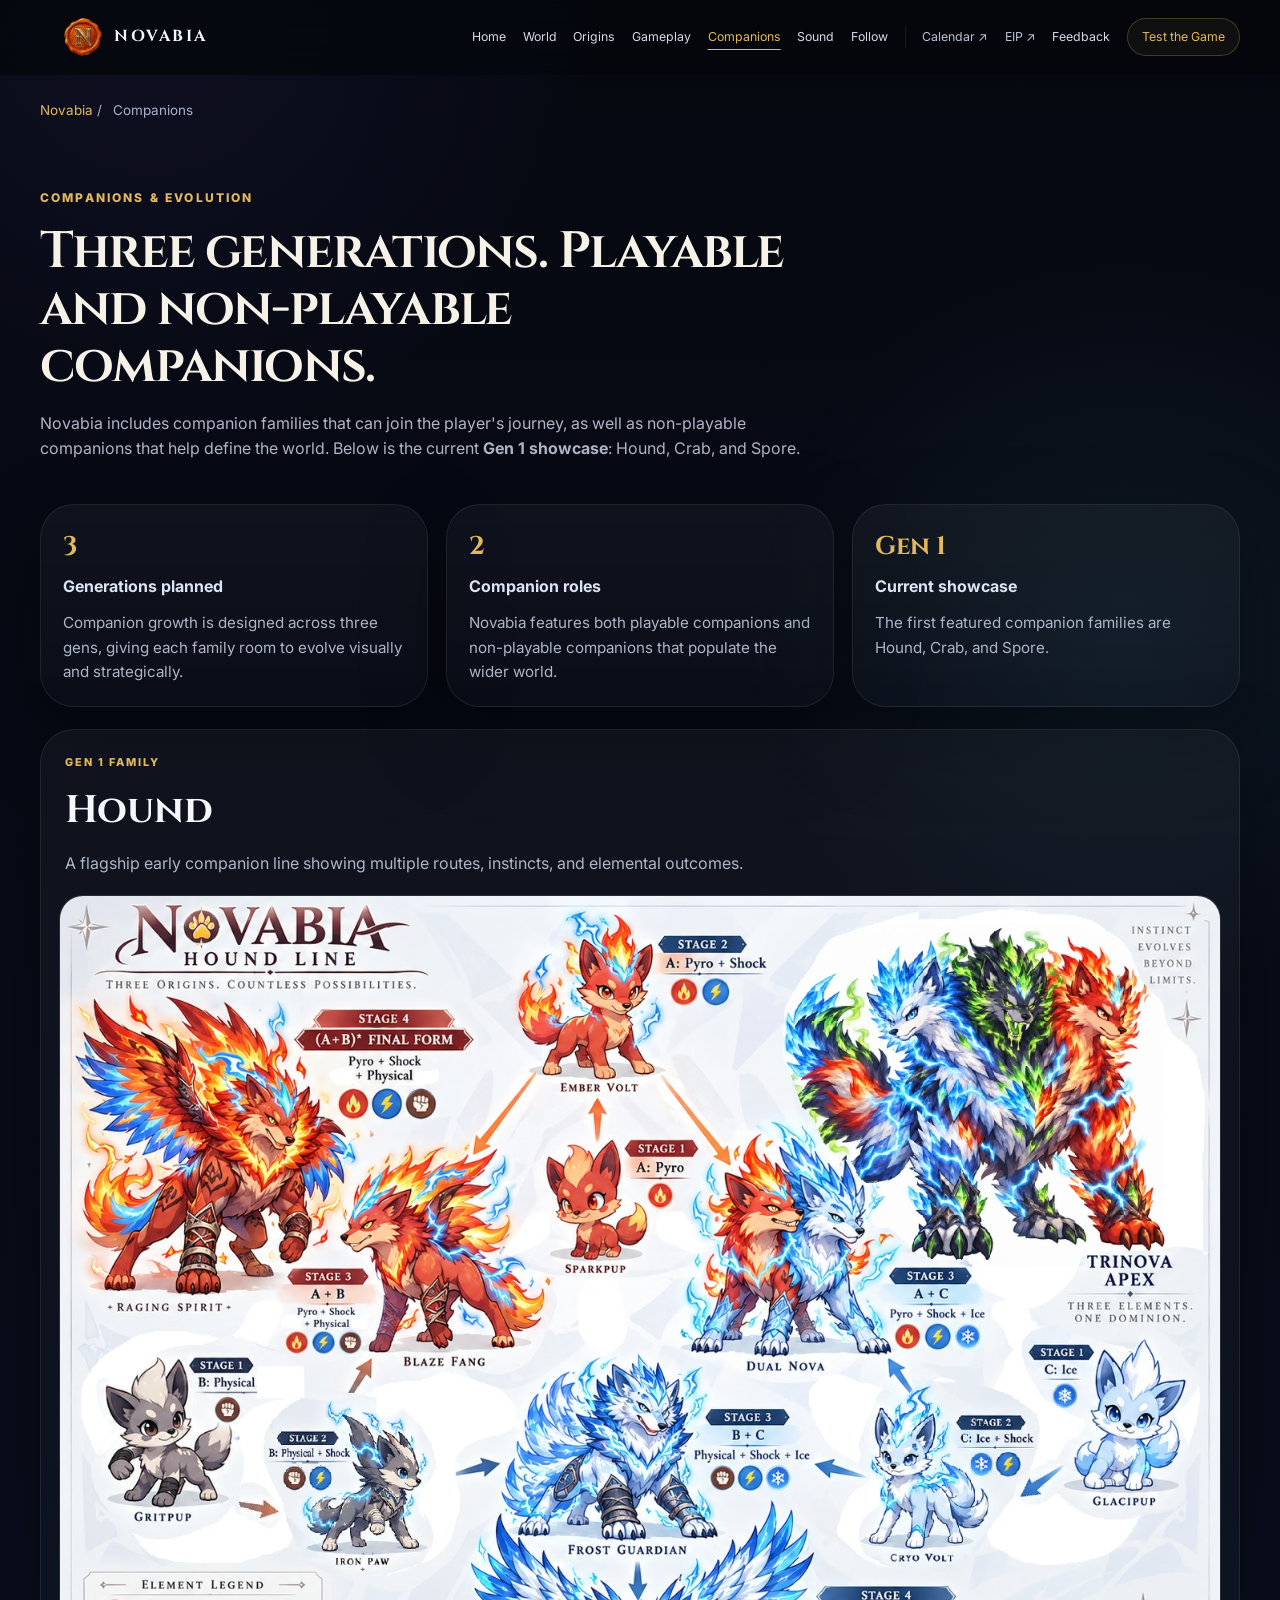
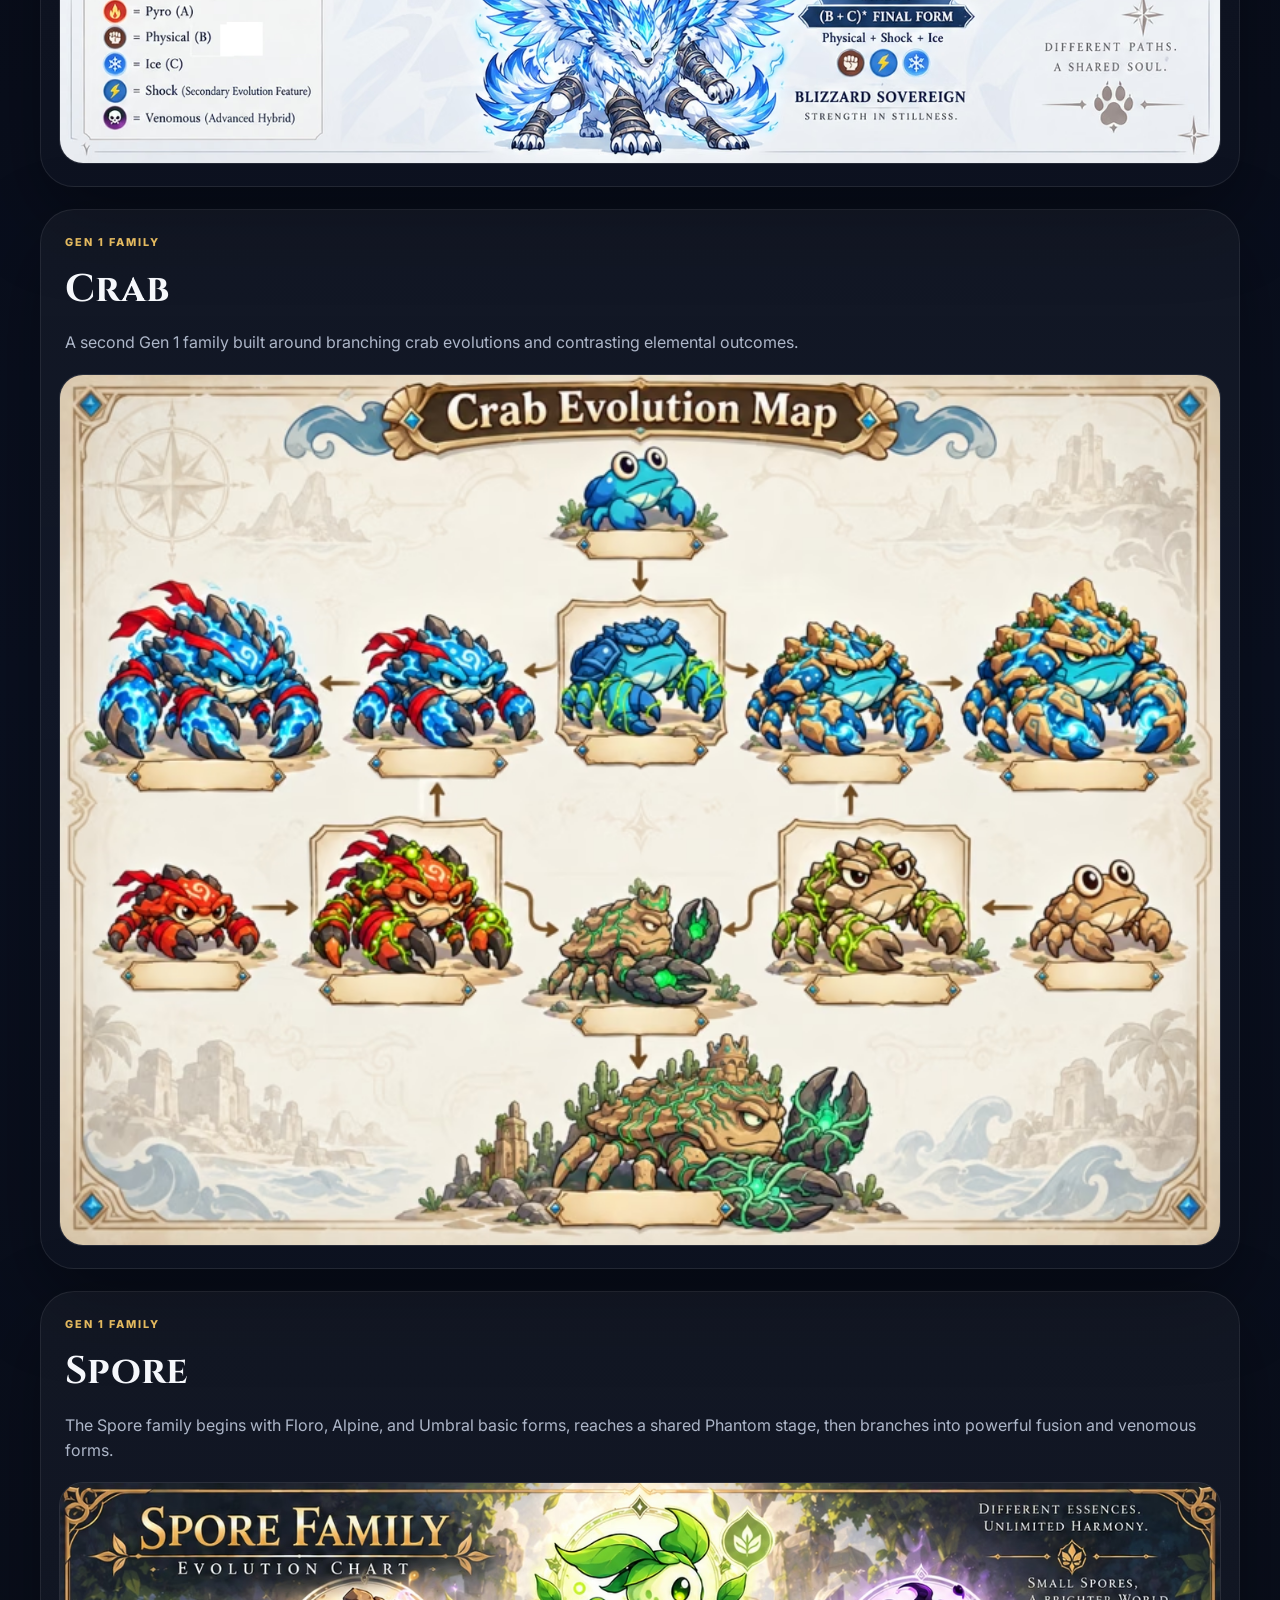
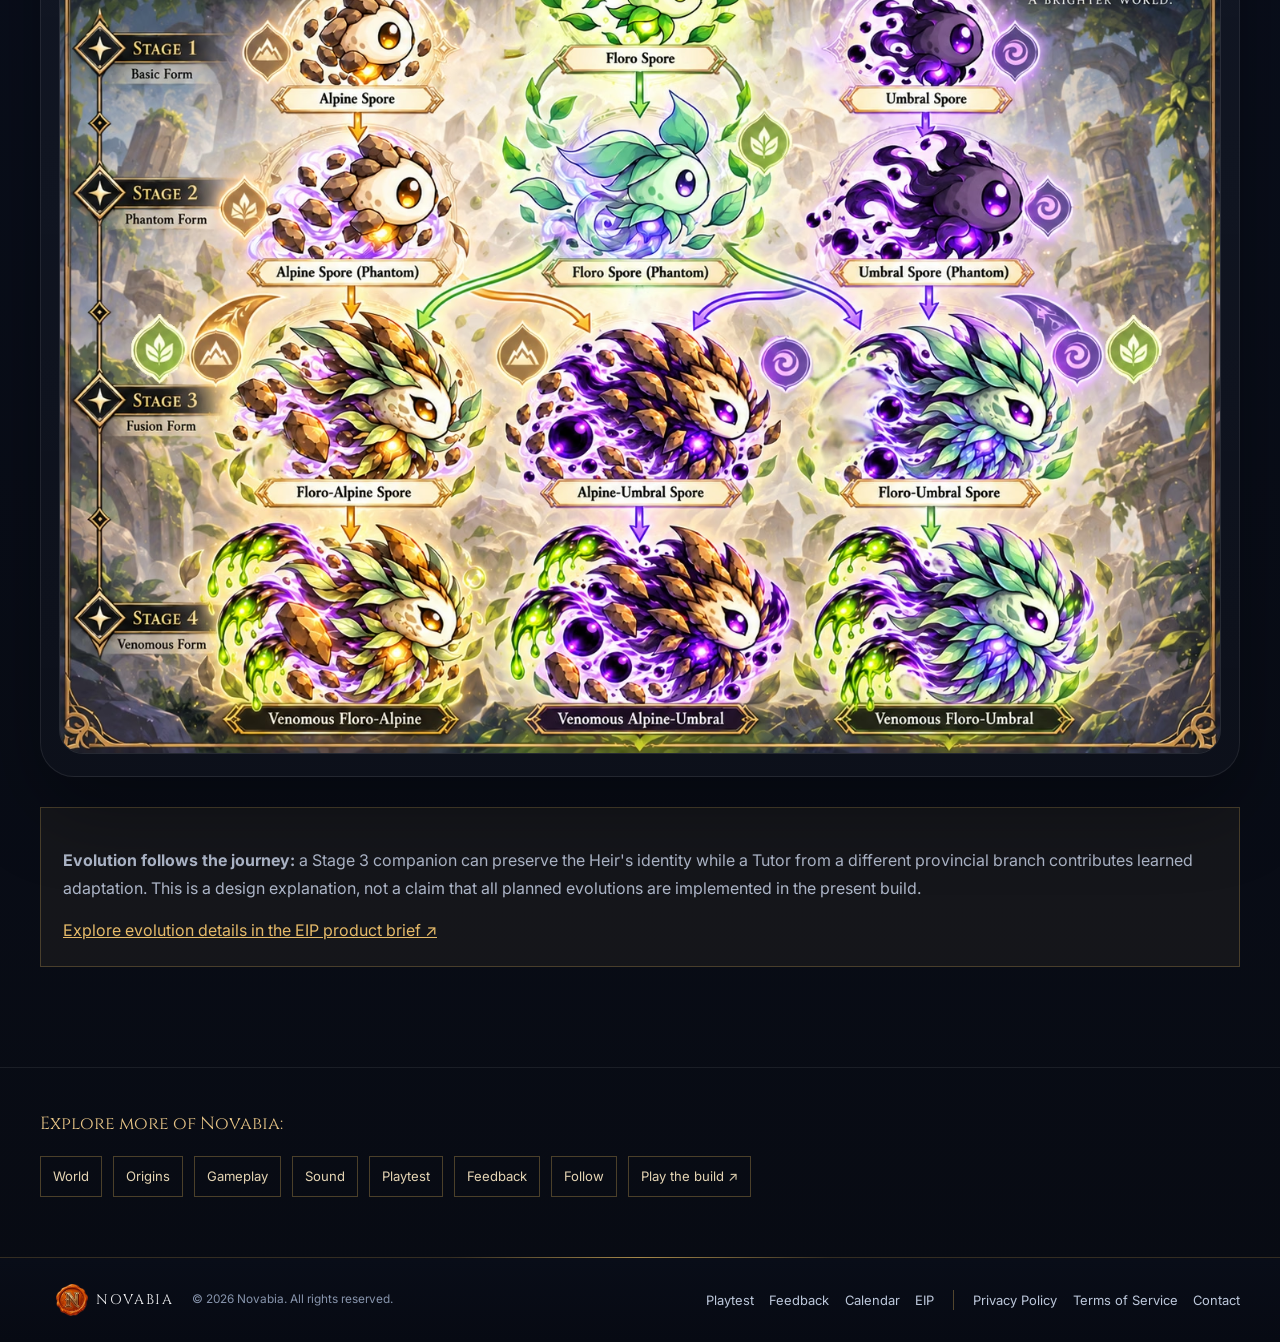
==== commit a4899410: "increasing the speed" ====
--- a/companions/index.html
+++ b/companions/index.html
@@ -26,7 +26,11 @@
 <header class="site-header" id="top">
     <div class="shell nav-wrap">
       <a href="/" class="brand" aria-label="Novabia home">
-        <img src="/assets/seal-n.png" alt="Novabia seal" class="brand-mark" />
+        <picture>
+          <source srcset="/assets/seal-n.avif" type="image/avif" />
+          <source srcset="/assets/seal-n.webp" type="image/webp" />
+          <img src="/assets/seal-n.png" alt="Novabia seal" class="brand-mark" />
+        </picture>
         <span class="brand-text">NOVABIA</span>
       </a>
 
@@ -89,7 +93,11 @@
               <p class="family-copy">A flagship early companion line showing multiple routes, instincts, and elemental outcomes.</p>
             </div>
             <div class="companion-family-art">
-              <img src="/assets/hound-line.png" alt="Gen 1 Hound evolution map" />
+              <picture>
+                <source srcset="/assets/hound-line.avif" type="image/avif" />
+                <source srcset="/assets/hound-line.webp" type="image/webp" />
+                <img src="/assets/hound-line.png" alt="Gen 1 Hound evolution map" />
+              </picture>
             </div>
           </article>
 
@@ -100,7 +108,11 @@
               <p class="family-copy">A second Gen 1 family built around branching crab evolutions and contrasting elemental outcomes.</p>
             </div>
             <div class="companion-family-art">
-              <img src="/assets/crab-gen1.png" alt="Gen 1 Crab evolution map" />
+              <picture>
+                <source srcset="/assets/crab-gen1.avif" type="image/avif" />
+                <source srcset="/assets/crab-gen1.webp" type="image/webp" />
+                <img src="/assets/crab-gen1.png" alt="Gen 1 Crab evolution map" />
+              </picture>
             </div>
           </article>
 
@@ -111,7 +123,11 @@
               <p class="family-copy">The Spore family begins with Floro, Alpine, and Umbral basic forms, reaches a shared Phantom stage, then branches into powerful fusion and venomous forms.</p>
             </div>
             <div class="companion-family-art">
-              <img src="/assets/spore-gen1.png" alt="Gen 1 Spore evolution chart showing Floro, Alpine, and Umbral branches" />
+              <picture>
+                <source srcset="/assets/spore-gen1.avif" type="image/avif" />
+                <source srcset="/assets/spore-gen1.webp" type="image/webp" />
+                <img src="/assets/spore-gen1.png" alt="Gen 1 Spore evolution chart showing Floro, Alpine, and Umbral branches" />
+              </picture>
             </div>
           </article>
         </div>
@@ -124,7 +140,11 @@
     <div class="shell footer-wrap footer-bar">
       <div class="footer-identity">
         <a href="/" class="footer-brand" aria-label="Novabia home">
-          <img src="/assets/seal-n.png" alt="" class="footer-seal" />
+          <picture>
+            <source srcset="/assets/seal-n.avif" type="image/avif" />
+            <source srcset="/assets/seal-n.webp" type="image/webp" />
+            <img src="/assets/seal-n.png" alt="" class="footer-seal" />
+          </picture>
           <span>NOVABIA</span>
         </a>
         <p class="footer-copyright">© <span id="year">2026</span> Novabia. All rights reserved.</p>
--- a/styles.css
+++ b/styles.css
@@ -30,6 +30,7 @@
 }
 
 a { color: inherit; }
+picture { display: contents; }
 img { max-width: 100%; display: block; }
 
 .shell { width: min(var(--max), calc(100% - 36px)); margin: 0 auto; }
@@ -66,7 +67,22 @@
   position: relative; min-height: calc(100vh - 74px); overflow: hidden; border-bottom: 1px solid var(--line);
 }
 .hero-map {
-  position: absolute; inset: 0; background: url("assets/map-world.png") center/cover no-repeat; opacity: 0.22;
+  position: absolute; inset: 0;
+  background-image: url("assets/map-world.png");
+  background-image: -webkit-image-set(
+    url("assets/map-world.avif") type("image/avif"),
+    url("assets/map-world.webp") type("image/webp"),
+    url("assets/map-world.png") type("image/png")
+  );
+  background-image: image-set(
+    url("assets/map-world.avif") type("image/avif"),
+    url("assets/map-world.webp") type("image/webp"),
+    url("assets/map-world.png") type("image/png")
+  );
+  background-position: center;
+  background-size: cover;
+  background-repeat: no-repeat;
+  opacity: 0.22;
   transform: scale(1.06);
 }
 .hero-overlay {
--- a/seo-pages.css
+++ b/seo-pages.css
@@ -0,0 +1,19 @@
+/* Dedicated, crawlable pages share the Novabia design system.
+   Page content is server-rendered HTML (not injected by JavaScript) so
+   Google can fetch real independent URLs. The legacy hash tabs continue
+   to redirect to these routes. */
+.seo-page-breadcrumb{padding:25px 0 8px;color:#a6b4ca;font-size:.84rem}
+.seo-page-breadcrumb a{color:#e2b95f;text-decoration:none}
+.seo-page-breadcrumb span{margin-right:7px}
+.seo-page .site-page{display:block!important}
+.seo-page .seo-page-title{margin:0;font-family:"Cinzel",serif;line-height:1.12;letter-spacing:-.035em;font-weight:650;font-size:clamp(2rem,4vw,3.65rem);color:#f6f2e7}
+.seo-page main .section{padding-top:58px}
+.seo-page .seo-page-next{padding:25px 0 60px}
+.seo-page .seo-page-next p{font-family:"Cinzel",serif;color:#e5c386;font-size:1.1rem}
+.seo-page .seo-page-next nav{display:flex;flex-wrap:wrap;gap:11px}
+.seo-page .seo-page-next a{font-size:.82rem;padding:9px 12px;border:1px solid rgba(227,185,95,.3);color:#e5d5b4;text-decoration:none}
+.seo-page .seo-page-next a:hover{background:rgba(227,185,95,.1)}
+.seo-page-notice{margin-top:30px;padding:22px;border:1px solid rgba(227,185,95,.25);background:rgba(219,178,99,.06)}
+.seo-page-notice p{color:#c6d0df;line-height:1.75}
+.seo-page-notice a{color:#e5ba69}
+@media(max-width:650px){.seo-page main .section{padding-top:35px}.seo-page .seo-page-title{font-size:clamp(1.9rem,9vw,2.7rem)}}
